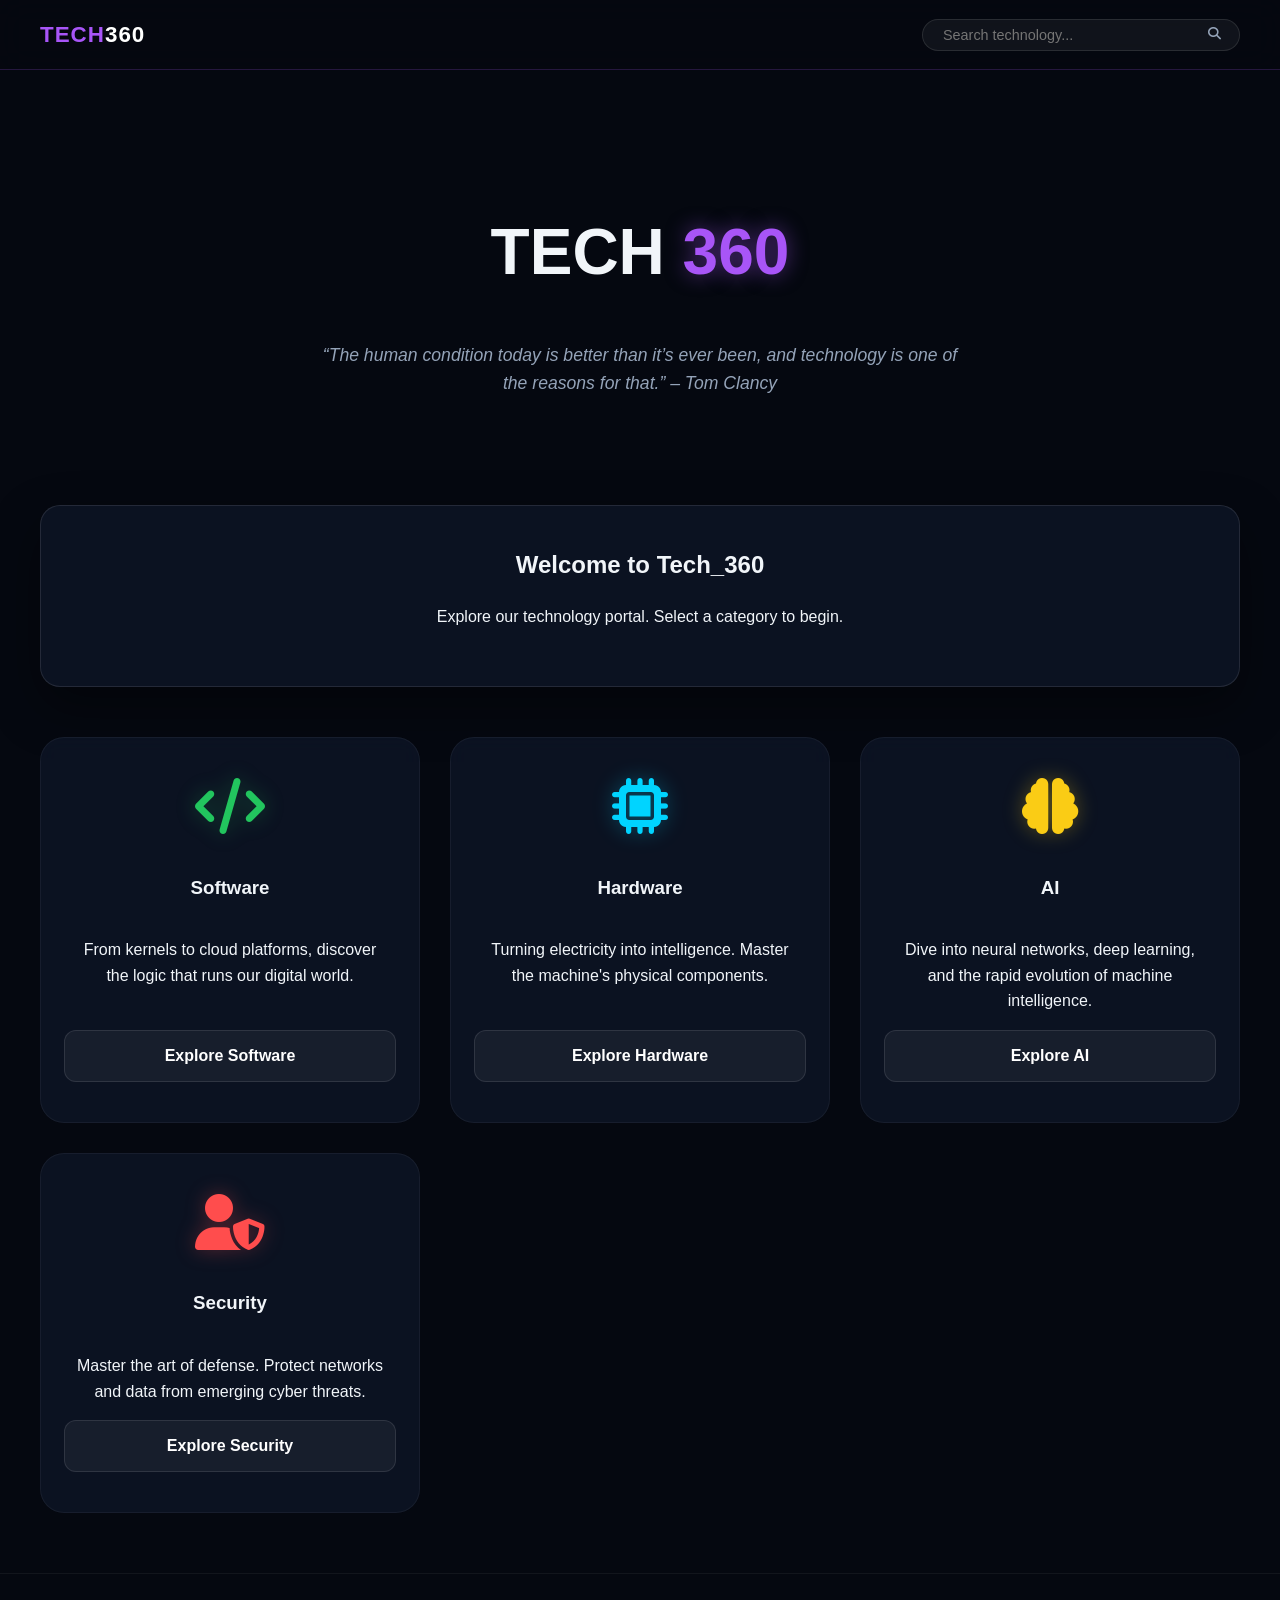
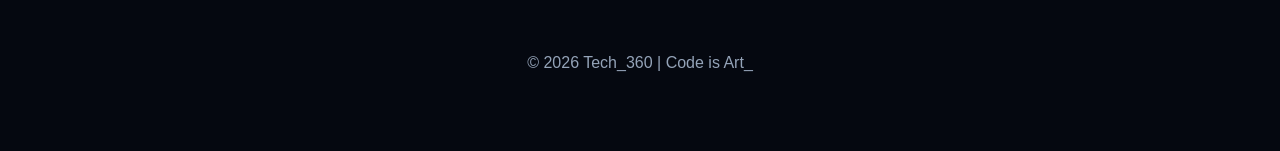
==== index.html @ 3ef77d3d "Add files via upload" ====
<!DOCTYPE html>
<html lang="en">
<head>
    <meta charset="UTF-8">
    <meta name="viewport" content="width=device-width, initial-scale=1.0">
    <title>Tech360 – Discover Technology</title>
    <link rel="stylesheet" href="https://cdnjs.cloudflare.com/ajax/libs/font-awesome/6.4.2/css/all.min.css">
    <style>
        :root {
            --bg-dark: #050810;
            --card-bg: rgba(15, 23, 42, 0.7);
            --text-main: #f1f5f9;
            --text-dim: #94a3b8;
            --sw-color: #22c55e;
            --hw-color: #00d4ff;
            --sec-color: #ff4d4d;
            --ai-color: #facc15;
            --home-highlight: #a855f7;
        }

        /* --- GENERAL STYLES & SCROLLBAR --- */
        body {
            font-family: 'Inter', sans-serif;
            background-color: var(--bg-dark);
            color: var(--text-main);
            margin: 0;
            line-height: 1.6;
            overflow-x: hidden;
        }

        ::-webkit-scrollbar { width: 8px; }
        ::-webkit-scrollbar-track { background: var(--bg-dark); }
        ::-webkit-scrollbar-thumb { background: #1e293b; border-radius: 10px; }
        ::-webkit-scrollbar-thumb:hover { background: var(--home-highlight); }

        /* --- STICKY TOP NAV --- */
        .top-nav {
            display: flex;
            justify-content: space-between;
            align-items: center;
            padding: 0 40px;
            height: 70px;
            background: rgba(5, 8, 16, 0.8);
            backdrop-filter: blur(15px);
            border-bottom: 1px solid rgba(168, 85, 247, 0.2);
            position: fixed;
            top: 0;
            width: 100%;
            z-index: 2000;
            box-sizing: border-box;
        }

        .nav-logo {
            color: var(--home-highlight);
            text-decoration: none;
            font-weight: 900;
            font-size: 1.4rem;
            letter-spacing: 1px;
        }

        .search-container {
            display: flex;
            align-items: center;
            background: rgba(255, 255, 255, 0.05);
            border: 1px solid rgba(255, 255, 255, 0.1);
            border-radius: 50px;
            padding: 6px 18px;
            width: 280px;
            transition: all 0.4s ease;
        }

        .search-container:focus-within {
            width: 350px;
            border-color: var(--home-highlight);
            background: rgba(255, 255, 255, 0.1);
            box-shadow: 0 0 15px rgba(168, 85, 247, 0.2);
        }

        .search-container input {
            background: none;
            border: none;
            color: white;
            outline: none;
            width: 100%;
            font-size: 0.9rem;
        }

        /* --- HEADER --- */
        header {
            height: 55vh;
            display: flex;
            flex-direction: column;
            align-items: center;
            justify-content: center;
            text-align: center;
            background: linear-gradient(rgba(5, 8, 16, 0.8), rgba(5, 8, 16, 0.8)), 
                        url('https://images.unsplash.com/photo-1451187580459-43490279c0fa?q=80&w=2072');
            background-size: cover;
            background-position: center;
            padding-top: 70px;
        }

        .logo { font-size: clamp(2.5rem, 8vw, 4rem); text-transform: uppercase; font-weight: 900; margin: 0; }
        .highlight { color: var(--home-highlight); text-shadow: 0 0 20px rgba(168, 85, 247, 0.5); }
        .tagline { color: var(--text-dim); font-style: italic; max-width: 650px; padding: 20px; font-size: 1.1rem; }

        /* --- CONTENT --- */
        .container { max-width: 1200px; margin: -60px auto 60px; padding: 0 20px; position: relative; z-index: 10; }

        .welcome-box {
            background: var(--card-bg);
            backdrop-filter: blur(10px);
            padding: 40px;
            border-radius: 20px;
            text-align: center;
            margin-bottom: 50px;
            border: 1px solid rgba(255,255,255,0.1);
            box-shadow: 0 20px 50px rgba(0,0,0,0.4);
        }

        .cards-container {
            display: grid;
            grid-template-columns: repeat(auto-fit, minmax(280px, 1fr));
            gap: 30px;
        }

        .card {
            background: var(--card-bg);
            backdrop-filter: blur(10px);
            padding: 40px 30px;
            border-radius: 24px;
            border: 1px solid rgba(255,255,255,0.05);
            transition: all 0.4s cubic-bezier(0.175, 0.885, 0.32, 1.275);
            text-align: center;
            display: flex;
            flex-direction: column;
            align-items: center;
        }

        .card:hover {
            transform: translateY(-15px);
            border-color: rgba(255, 255, 255, 0.2);
            box-shadow: 0 25px 50px rgba(0,0,0,0.5);
        }

        .card.hidden { display: none; }

        .card-icon { font-size: 3.5rem; margin-bottom: 20px; transition: 0.3s; }
        .card:hover .card-icon { transform: scale(1.1); }

        .software-card .card-icon { color: var(--sw-color); filter: drop-shadow(0 0 10px rgba(34, 197, 94, 0.3)); }
        .hardware-card .card-icon { color: var(--hw-color); filter: drop-shadow(0 0 10px rgba(0, 212, 255, 0.3)); }
        .ai-card .card-icon { color: var(--ai-color); filter: drop-shadow(0 0 10px rgba(250, 204, 21, 0.3)); }
        .security-card .card-icon { color: var(--sec-color); filter: drop-shadow(0 0 10px rgba(255, 77, 77, 0.3)); }

        .btn {
            margin-top: auto;
            padding: 12px 30px;
            border-radius: 12px;
            text-decoration: none;
            font-weight: bold;
            color: white;
            background: rgba(255,255,255,0.05);
            border: 1px solid rgba(255,255,255,0.1);
            width: 85%;
            transition: 0.3s;
        }

        .card:hover .btn { background: rgba(255,255,255,0.1); border-color: white; }

        /* --- FOOTER --- */
        footer { text-align: center; padding: 60px; color: var(--text-dim); border-top: 1px solid rgba(255,255,255,0.05); }

        /* --- MOBILE --- */
        @media (max-width: 768px) {
            .top-nav { padding: 0 20px; }
            .search-container { width: 140px; }
            .search-container:focus-within { width: 160px; }
        }
    </style>
</head>
<body>

<nav class="top-nav">
    <a href="index.html" class="nav-logo">TECH<span style="color:white">360</span></a>
    <div class="search-container">
        <input type="text" id="indexSearch" placeholder="Search technology...">
        <i class="fas fa-search" style="font-size: 0.8rem; color: var(--text-dim);"></i>
    </div>
</nav>

<header>
    <h1 class="logo">Tech <span class="highlight">360</span></h1>
    <p class="tagline">“The human condition today is better than it’s ever been, and technology is one of the reasons for that.” – Tom Clancy</p>
</header>

<main class="container">
    <div class="welcome-box">
        <h2 style="margin-top:0">Welcome to Tech_360</h2>
        <p>Explore our technology portal. Select a category to begin.</p>
    </div>

    <div class="cards-container">
        <div class="card software-card">
            <i class="fas fa-code card-icon"></i>
            <h3>Software</h3>
            <p>From kernels to cloud platforms, discover the logic that runs our digital world.</p>
            <a href="software.html" class="btn">Explore Software</a>
        </div>

        <div class="card hardware-card">
            <i class="fas fa-microchip card-icon"></i>
            <h3>Hardware</h3>
            <p>Turning electricity into intelligence. Master the machine's physical components.</p>
            <a href="hardware.html" class="btn">Explore Hardware</a>
        </div>

        <div class="card ai-card">
            <i class="fas fa-brain card-icon"></i>
            <h3>AI</h3>
            <p>Dive into neural networks, deep learning, and the rapid evolution of machine intelligence.</p>
            <a href="ai.html" class="btn">Explore AI</a>
        </div>

        <div class="card security-card">
            <i class="fas fa-user-shield card-icon"></i>
            <h3>Security</h3>
            <p>Master the art of defense. Protect networks and data from emerging cyber threats.</p>
            <a href="security.html" class="btn">Explore Security</a>
        </div>
    </div>
</main>

<footer>
    <p>© 2026 Tech_360 | Code is Art_</p>
</footer>

<script>
    const searchInput = document.getElementById('indexSearch');
    const cards = document.querySelectorAll('.card');

    searchInput.addEventListener('input', (e) => {
        const value = e.target.value.toLowerCase();
        cards.forEach(card => {
            const title = card.querySelector('h3').textContent.toLowerCase();
            const text = card.querySelector('p').textContent.toLowerCase();
            if (title.includes(value) || text.includes(value)) {
                card.classList.remove('hidden');
                card.style.opacity = "1";
            } else {
                card.classList.add('hidden');
                card.style.opacity = "0";
            }
        });
    });
</script>

</body>
</html>
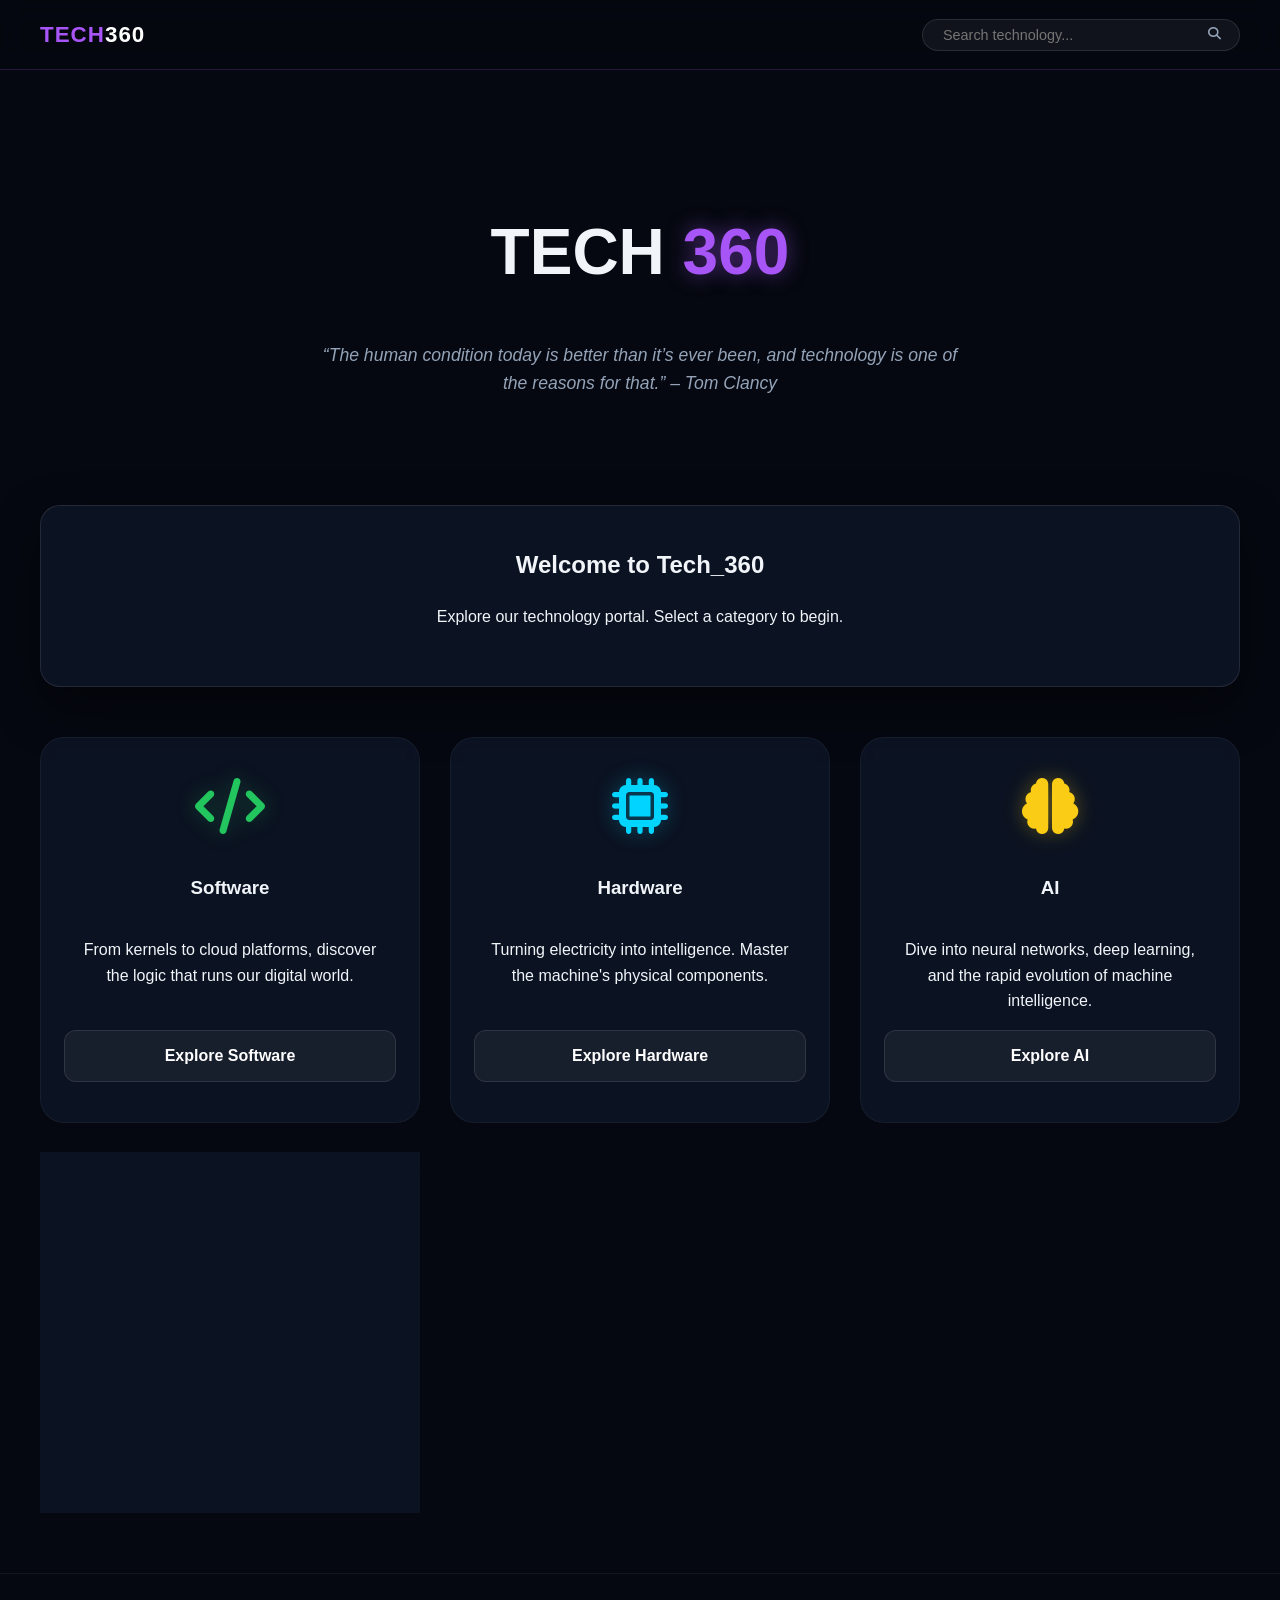
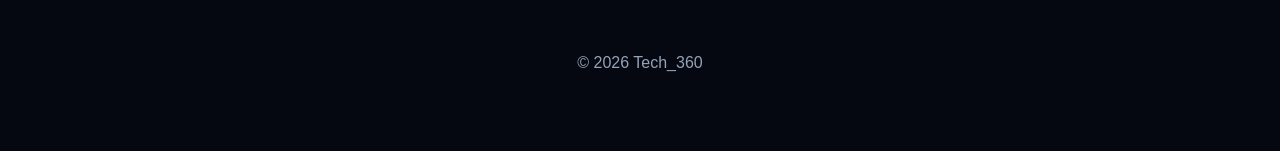
==== commit 0eb9ab00: "Update index.html" ====
--- a/index.html
+++ b/index.html
@@ -232,7 +232,7 @@
 </main>
 
 <footer>
-    <p>© 2026 Tech_360 | Code is Art_</p>
+    <p>© 2026 Tech_360</p>
 </footer>
 
 <script>
@@ -256,4 +256,5 @@
 </script>
 
 </body>
-</html>+
+</html>
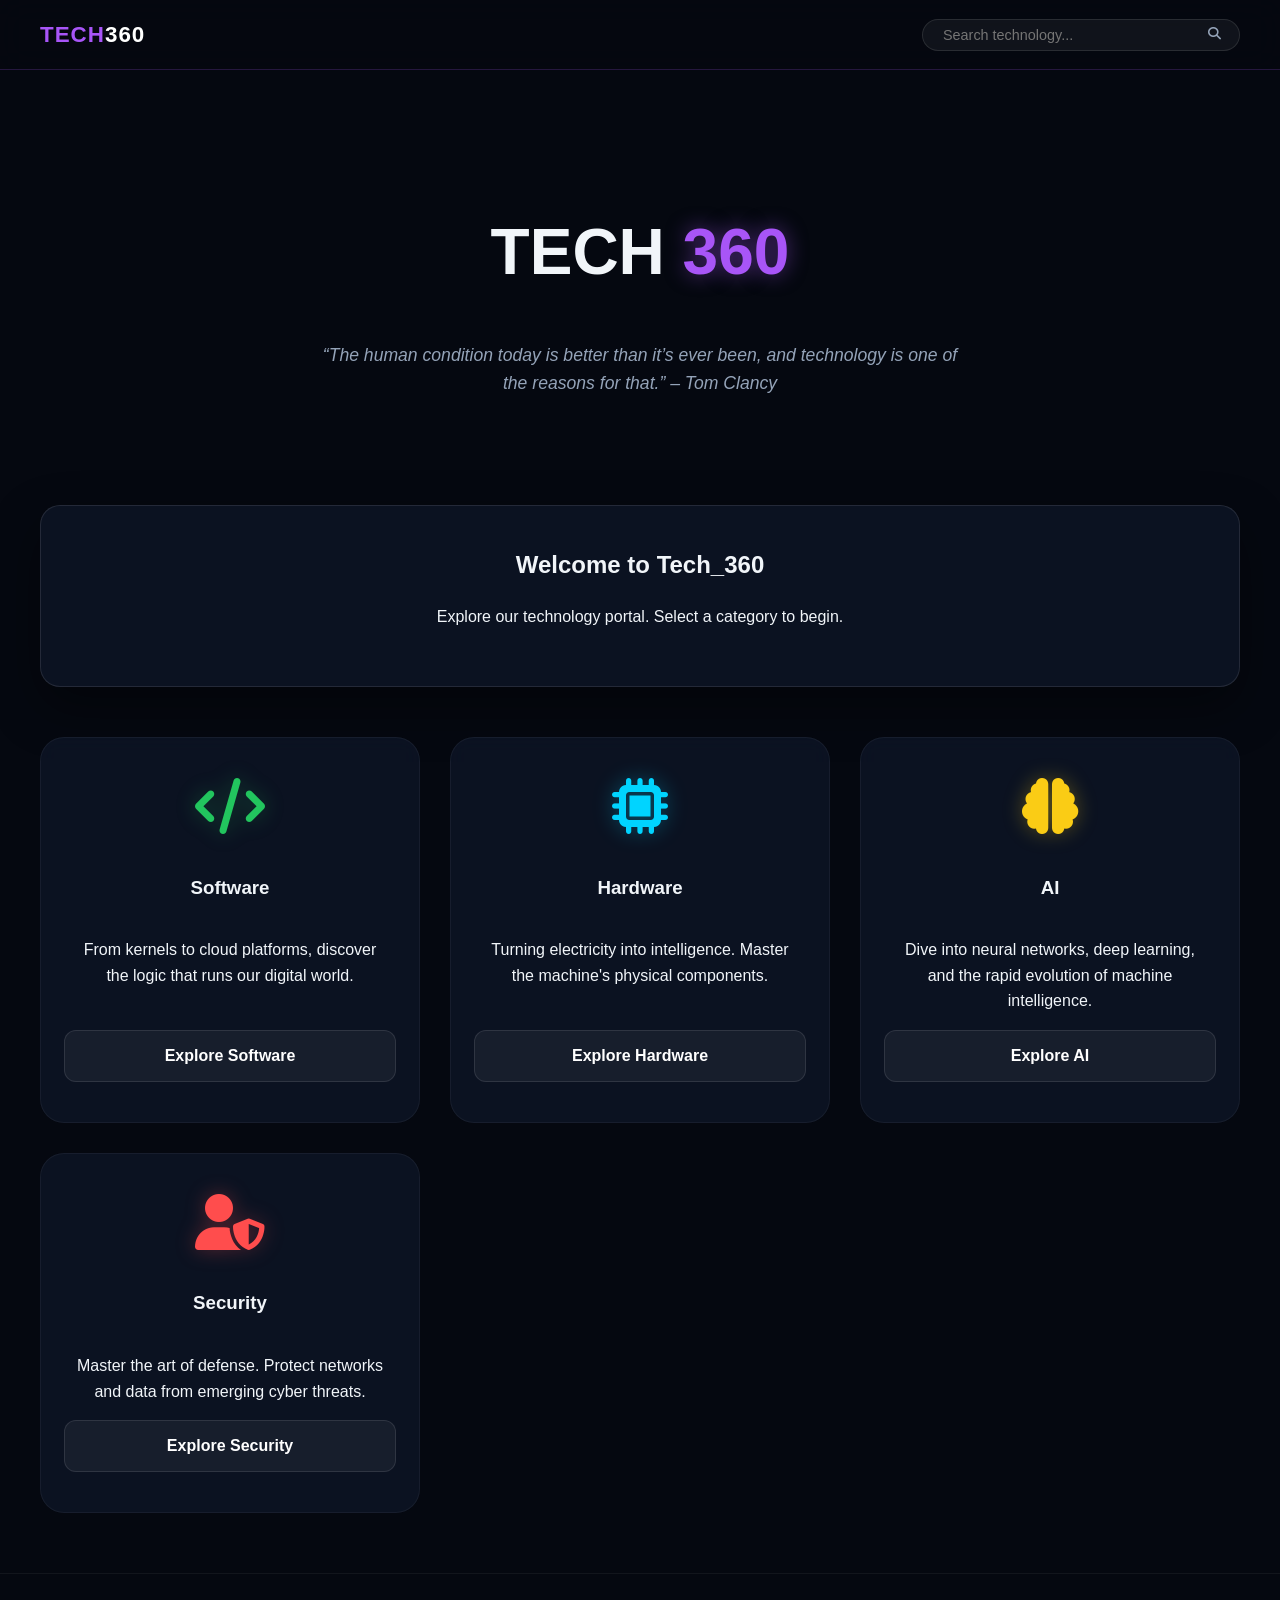
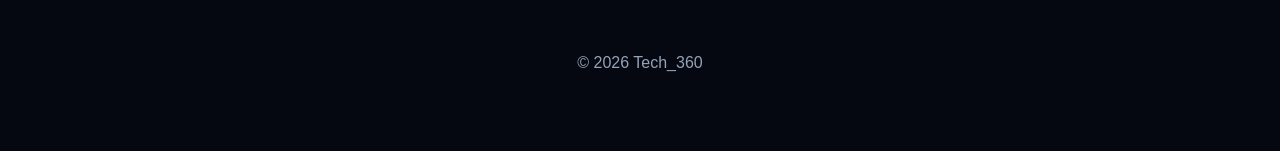
==== commit d74483e5: "Add files via upload" ====
--- a/index.html
+++ b/index.html
@@ -256,5 +256,4 @@
 </script>
 
 </body>
-
-</html>
+</html>
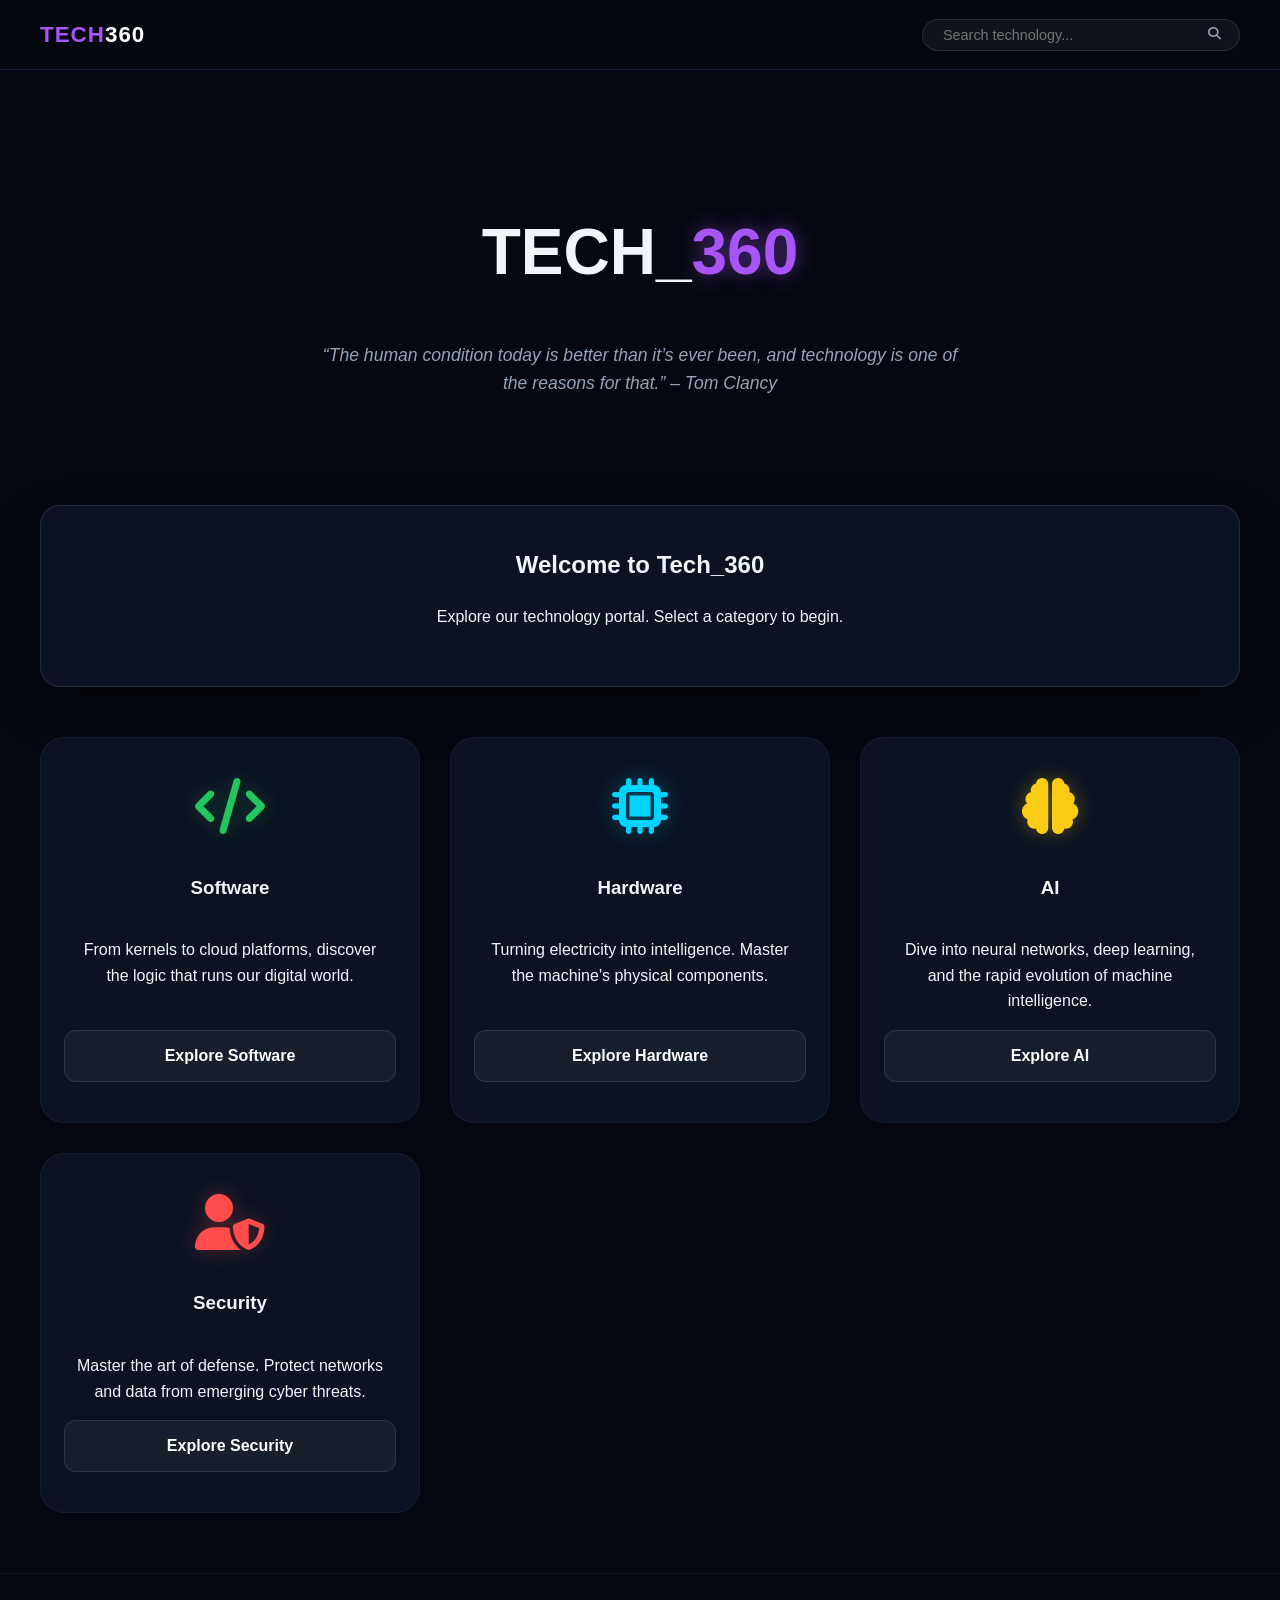
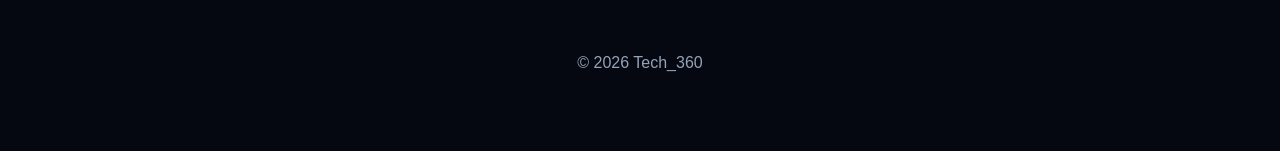
==== commit 09457e1e: "Update index.html" ====
--- a/index.html
+++ b/index.html
@@ -190,7 +190,7 @@
 </nav>
 
 <header>
-    <h1 class="logo">Tech <span class="highlight">360</span></h1>
+    <h1 class="logo">Tech_<span class="highlight">360</span></h1>
     <p class="tagline">“The human condition today is better than it’s ever been, and technology is one of the reasons for that.” – Tom Clancy</p>
 </header>
 
@@ -256,4 +256,5 @@
 </script>
 
 </body>
-</html>+
+</html>
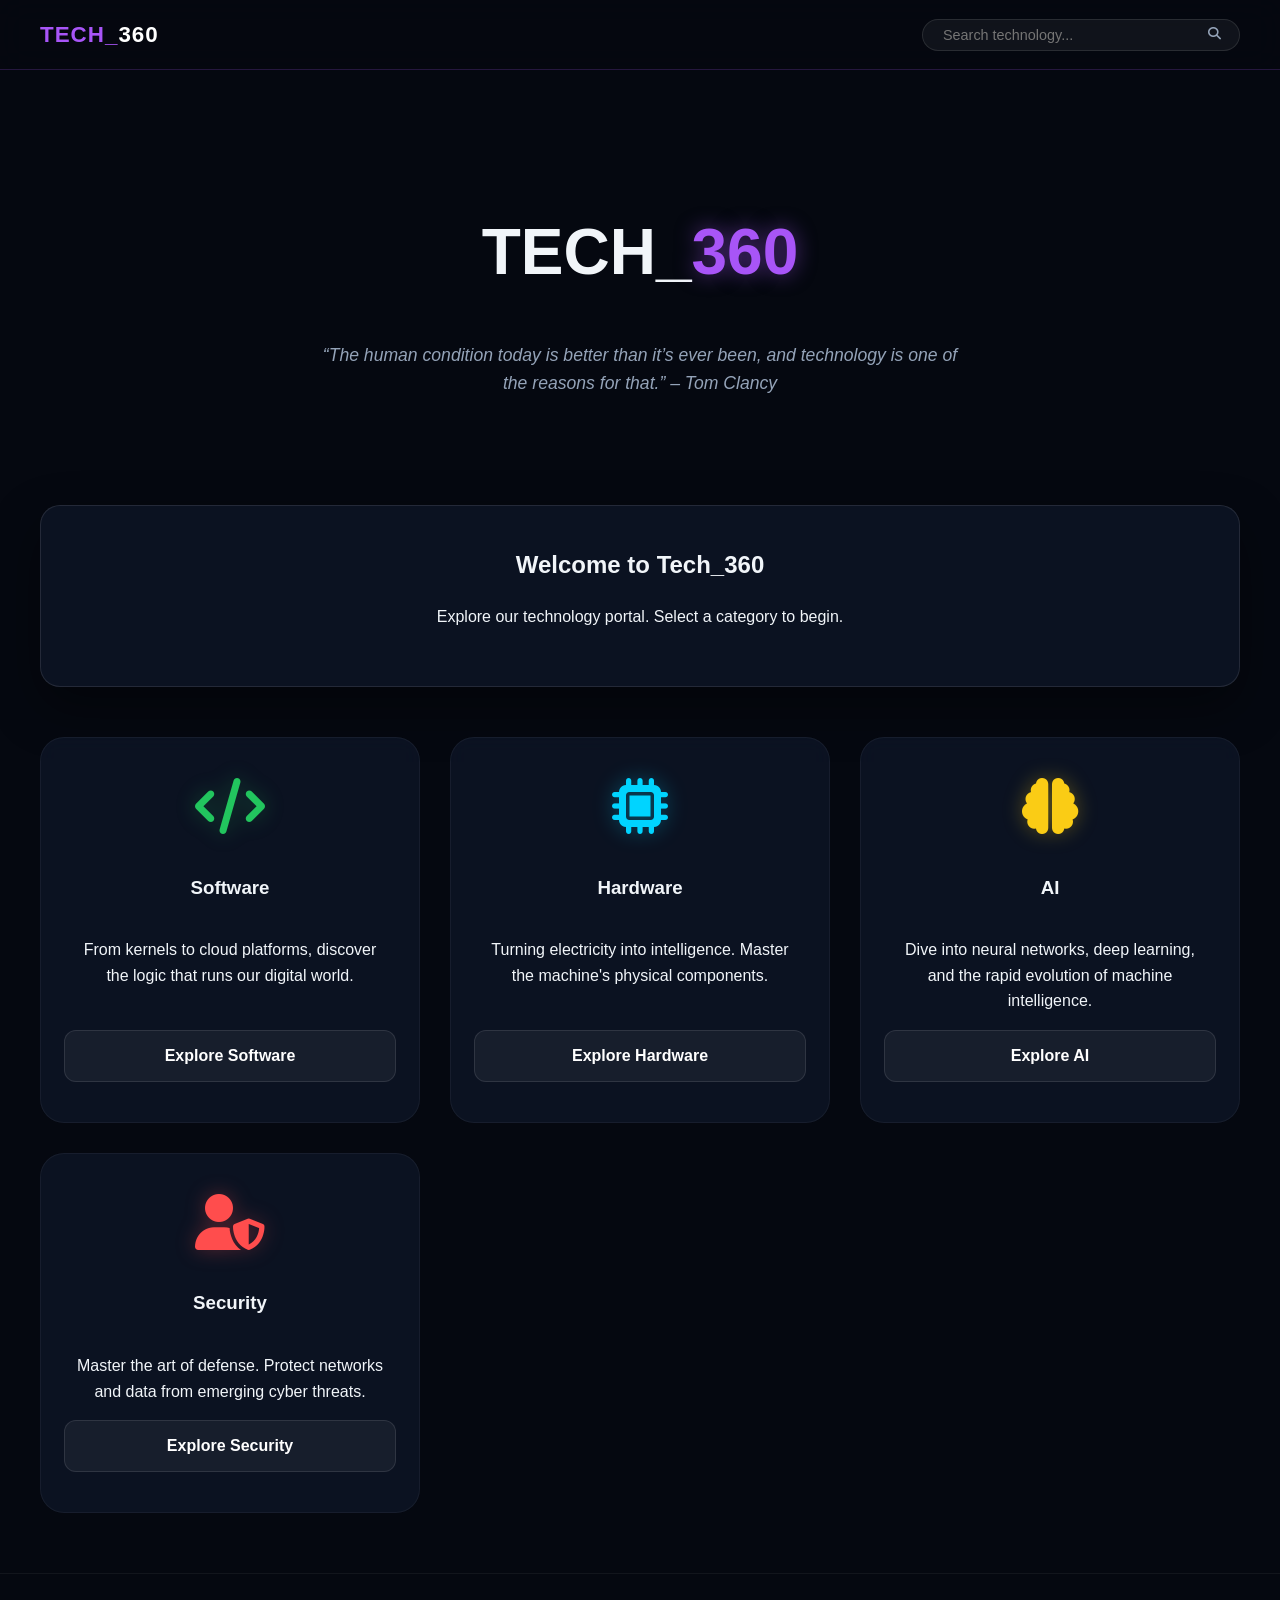
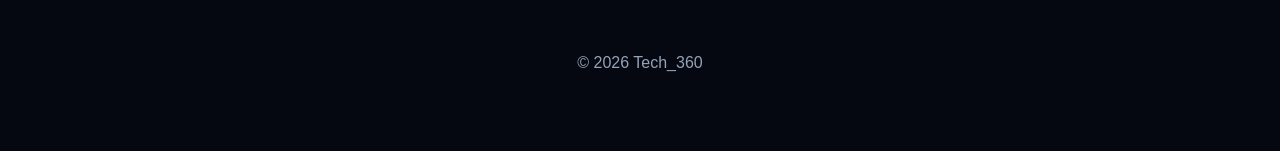
==== commit 16befd93: "Update index.html update_ind_1.3" ====
--- a/index.html
+++ b/index.html
@@ -3,7 +3,7 @@
 <head>
     <meta charset="UTF-8">
     <meta name="viewport" content="width=device-width, initial-scale=1.0">
-    <title>Tech360 – Discover Technology</title>
+    <title>Tech_360 – Discover Technology</title>
     <link rel="stylesheet" href="https://cdnjs.cloudflare.com/ajax/libs/font-awesome/6.4.2/css/all.min.css">
     <style>
         :root {
@@ -182,7 +182,7 @@
 <body>
 
 <nav class="top-nav">
-    <a href="index.html" class="nav-logo">TECH<span style="color:white">360</span></a>
+    <a href="index.html" class="nav-logo">TECH_<span style="color:white">360</span></a>
     <div class="search-container">
         <input type="text" id="indexSearch" placeholder="Search technology...">
         <i class="fas fa-search" style="font-size: 0.8rem; color: var(--text-dim);"></i>
@@ -258,3 +258,4 @@
 </body>
 
 </html>
+
